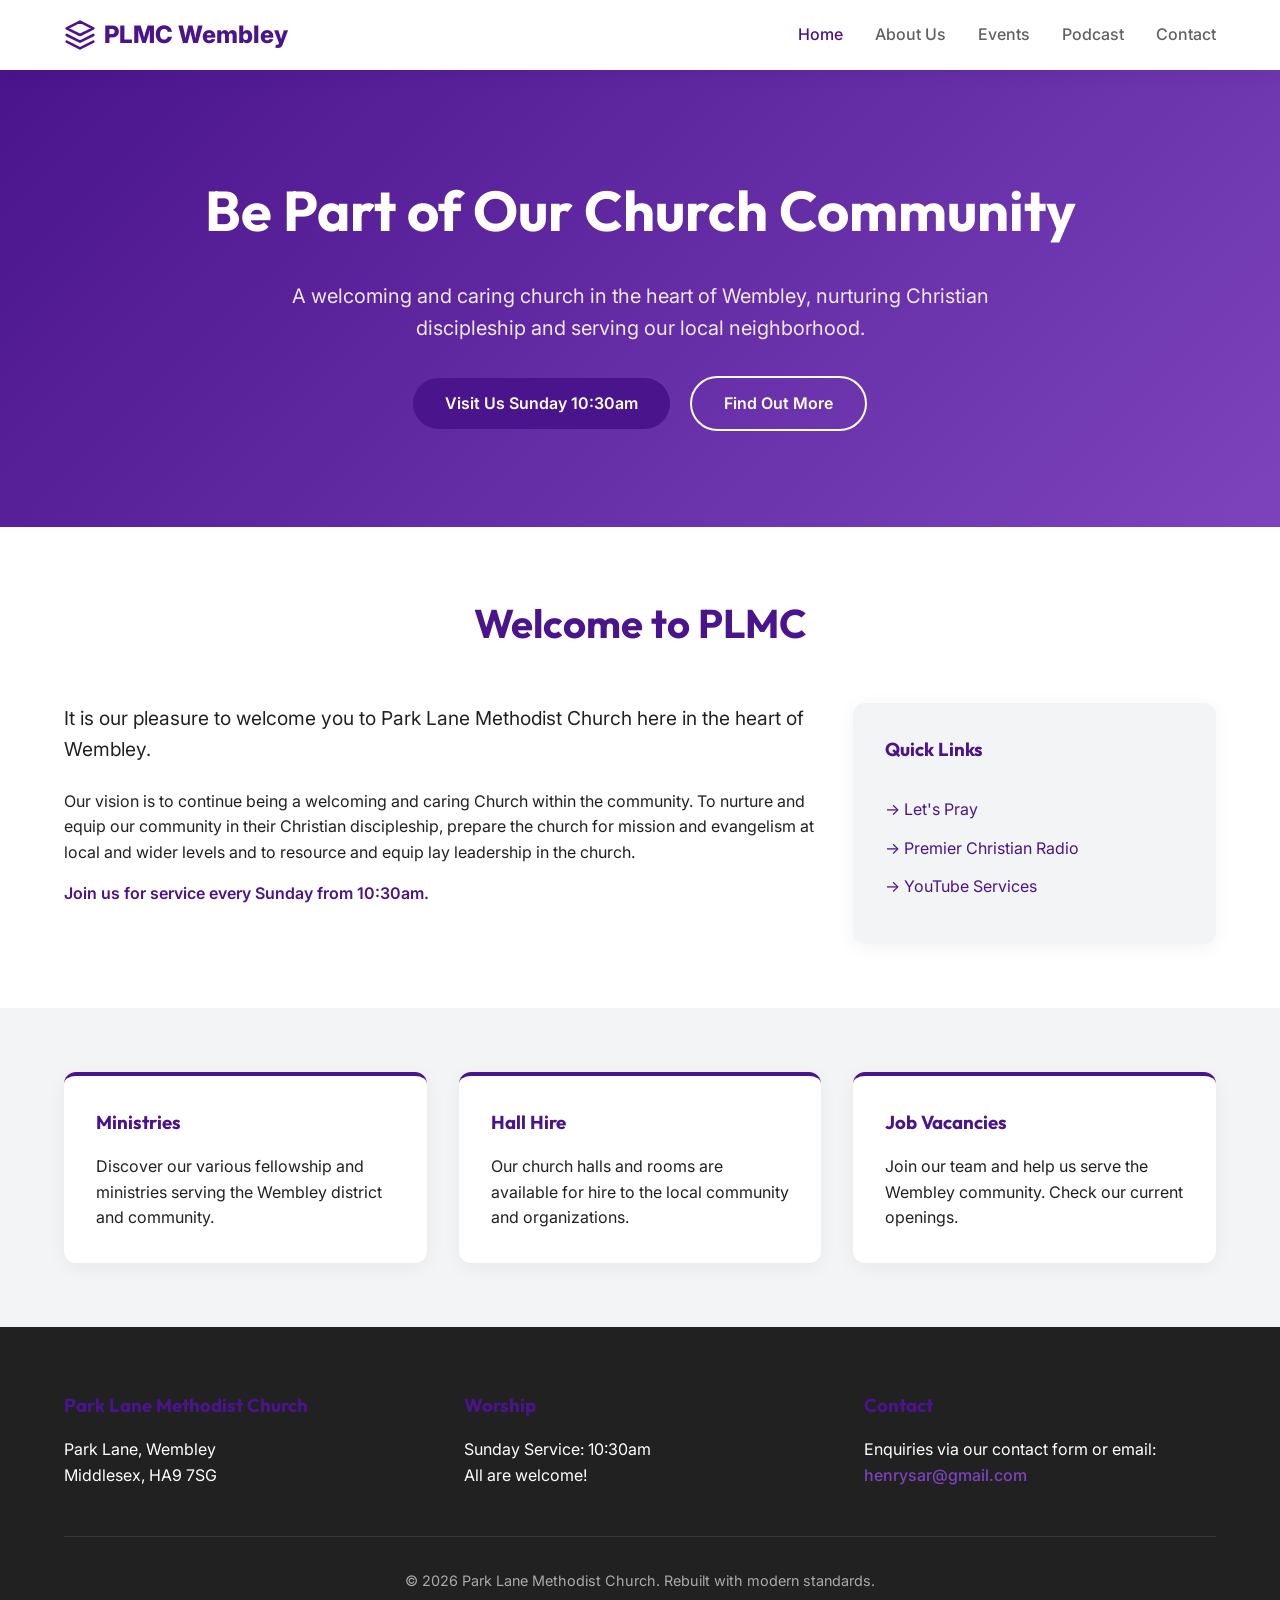
==== public/index.html @ 6e7a9d25 "Initial commit: Premium PLMC Website Rebuild" ====
<!DOCTYPE html>
<html lang="en">
<head>
    <meta charset="UTF-8">
    <meta name="viewport" content="width=device-width, initial-scale=1.0">
    <title>Park Lane Methodist Church | Wembley</title>
    <meta name="description" content="Park Lane Methodist Church is a welcoming community in the heart of Wembley, dedicated to worship, fellowship, and service.">
    
    <!-- Google Fonts -->
    <link rel="preconnect" href="https://fonts.googleapis.com">
    <link rel="preconnect" href="https://fonts.gstatic.com" crossorigin>
    <link href="https://fonts.googleapis.com/css2?family=Inter:wght@400;500;600&family=Outfit:wght@700;800&display=swap" rel="stylesheet">
    
    <!-- Custom CSS -->
    <link rel="stylesheet" href="css/style.css">
</head>
<body>

    <!-- Header & Navigation -->
    <header>
        <div class="container nav-container">
            <div class="logo">
                <svg width="32" height="32" viewBox="0 0 24 24" fill="none" stroke="currentColor" stroke-width="2" stroke-linecap="round" stroke-linejoin="round"><path d="M12 2L2 7l10 5 10-5-10-5zM2 17l10 5 10-5M2 12l10 5 10-5"></path></svg>
                PLMC Wembley
            </div>
            <nav>
                <ul class="nav-links">
                    <li><a href="index.html" class="active">Home</a></li>
                    <li><a href="about.html">About Us</a></li>
                    <li><a href="events.html">Events</a></li>
                    <li><a href="podcast.html">Podcast</a></li>
                    <li><a href="contact.html">Contact</a></li>
                </ul>
            </nav>
        </div>
    </header>

    <!-- Hero Section -->
    <main>
        <section class="hero">
            <div class="container">
                <h1>Be Part of Our Church Community</h1>
                <p>A welcoming and caring church in the heart of Wembley, nurturing Christian discipleship and serving our local neighborhood.</p>
                <div class="hero-btns">
                    <a href="contact.html" class="btn">Visit Us Sunday 10:30am</a>
                    <a href="about.html" class="btn" style="background:transparent; border: 2px solid white; margin-left: 1rem;">Find Out More</a>
                </div>
            </div>
        </section>

        <!-- Welcome Section -->
        <section id="welcome">
            <div class="container">
                <div class="section-title">
                    <h2>Welcome to PLMC</h2>
                </div>
                <div class="grid">
                    <div class="welcome-text" style="grid-column: span 2;">
                        <p style="font-size: 1.2rem; margin-bottom: 1.5rem;">It is our pleasure to welcome you to Park Lane Methodist Church here in the heart of Wembley.</p>
                        <p>Our vision is to continue being a welcoming and caring Church within the community. To nurture and equip our community in their Christian discipleship, prepare the church for mission and evangelism at local and wider levels and to resource and equip lay leadership in the church.</p>
                        <p style="margin-top: 1rem; font-weight: 600; color: var(--primary);">Join us for service every Sunday from 10:30am.</p>
                    </div>
                    <div class="card" style="background: var(--bg-light); border: none;">
                        <h3>Quick Links</h3>
                        <ul style="list-style: none; padding-top: 1rem;">
                            <li style="margin-bottom: 0.8rem;"><a href="#" style="color: var(--primary);">→ Let's Pray</a></li>
                            <li style="margin-bottom: 0.8rem;"><a href="#" style="color: var(--primary);">→ Premier Christian Radio</a></li>
                            <li style="margin-bottom: 0.8rem;"><a href="#" style="color: var(--primary);">→ YouTube Services</a></li>
                        </ul>
                    </div>
                </div>
            </div>
        </section>

        <!-- Feature Grid -->
        <section style="background: var(--bg-light);">
            <div class="container">
                <div class="grid">
                    <div class="card">
                        <h3>Ministries</h3>
                        <p>Discover our various fellowship and ministries serving the Wembley district and community.</p>
                    </div>
                    <div class="card">
                        <h3>Hall Hire</h3>
                        <p>Our church halls and rooms are available for hire to the local community and organizations.</p>
                    </div>
                    <div class="card">
                        <h3>Job Vacancies</h3>
                        <p>Join our team and help us serve the Wembley community. Check our current openings.</p>
                    </div>
                </div>
            </div>
        </section>
    </main>

    <!-- Footer -->
    <footer>
        <div class="container">
            <div class="footer-grid">
                <div>
                    <h3>Park Lane Methodist Church</h3>
                    <p>Park Lane, Wembley<br>Middlesex, HA9 7SG</p>
                </div>
                <div>
                    <h3>Worship</h3>
                    <p>Sunday Service: 10:30am</p>
                    <p>All are welcome!</p>
                </div>
                <div>
                    <h3>Contact</h3>
                    <p>Enquiries via our contact form or email:</p>
                    <p><a href="mailto:henrysar@gmail.com" style="color: var(--primary-light); font-weight: 500;">henrysar@gmail.com</a></p>
                </div>
            </div>
            <div class="footer-bottom">
                <p>&copy; 2026 Park Lane Methodist Church. Rebuilt with modern standards.</p>
            </div>
        </div>
    </footer>

    <!-- Custom JS -->
    <script src="js/main.js"></script>
</body>
</html>
---- public/css/style.css ----
/* 
   Park Lane Methodist Church - Modern Design System 
   Focus: Premium, Clean, Respectful, and Responsive
*/

:root {
    /* Color Palette */
    --primary: #4a148c;       /* Deep Violet */
    --primary-light: #7c43bd;
    --secondary: #880e4f;     /* Original Maroon/Purple */
    --accent: #ffd54f;        /* Gold for highlights */
    --text-dark: #212121;
    --text-muted: #616161;
    --bg-light: #f3f4f6;
    --white: #ffffff;
    
    /* Spacing & Borders */
    --container-width: 1200px;
    --section-padding: 4rem 2rem;
    --border-radius: 12px;
    --shadow-soft: 0 4px 20px rgba(0, 0, 0, 0.05);
    --shadow-medium: 0 8px 30px rgba(0, 0, 0, 0.1);
    
    /* Animations */
    --transition-smooth: all 0.4s cubic-bezier(0.165, 0.84, 0.44, 1);
    
    /* Typography */
    --font-body: 'Inter', system-ui, -apple-system, sans-serif;
    --font-heading: 'Outfit', sans-serif;
}

/* Reset & Base Styles */
* {
    margin: 0;
    padding: 0;
    box-sizing: border-box;
}

body {
    font-family: var(--font-body);
    color: var(--text-dark);
    background-color: var(--white);
    line-height: 1.6;
    overflow-x: hidden;
}

h1, h2, h3, h4 {
    font-family: var(--font-heading);
    font-weight: 700;
    color: var(--primary);
    margin-bottom: 1rem;
}

a {
    text-decoration: none;
    color: inherit;
    transition: all 0.3s ease;
}

/* Layout Components */
.container {
    max-width: var(--container-width);
    margin: 0 auto;
    padding: 0 1.5rem;
}

/* Header & Nav */
header {
    background: var(--white);
    padding: 1rem 0;
    position: sticky;
    top: 0;
    z-index: 1000;
    box-shadow: var(--shadow-soft);
}

.nav-container {
    display: flex;
    justify-content: space-between;
    align-items: center;
}

.logo {
    font-size: 1.5rem;
    font-weight: 800;
    color: var(--primary);
    display: flex;
    align-items: center;
    gap: 0.5rem;
}

.nav-links {
    display: flex;
    gap: 2rem;
    list-style: none;
}

.nav-links a {
    font-weight: 500;
    color: var(--text-muted);
}

.nav-links a:hover, .nav-links a.active {
    color: var(--primary);
}

/* Hero Section */
.hero {
    background: linear-gradient(135deg, var(--primary) 0%, var(--primary-light) 100%);
    color: var(--white);
    padding: 6rem 0;
    text-align: center;
    position: relative;
    overflow: hidden;
}

.hero h1 {
    color: var(--white);
    font-size: 3.5rem;
    margin-bottom: 1.5rem;
}

.hero p {
    font-size: 1.25rem;
    max-width: 800px;
    margin: 0 auto 2rem;
    opacity: 0.9;
}

/* Section Styling */
section {
    padding: var(--section-padding);
}

.section-title {
    text-align: center;
    margin-bottom: 3rem;
}

.section-title h2 {
    font-size: 2.5rem;
}

/* Cards & Content Blocks */
.grid {
    display: grid;
    grid-template-columns: repeat(auto-fit, minmax(300px, 1fr));
    gap: 2rem;
}

.card {
    background: var(--white);
    padding: 2rem;
    border-radius: var(--border-radius);
    box-shadow: var(--shadow-soft);
    border-top: 4px solid var(--primary);
    transition: var(--transition-smooth);
    animation: fadeIn 0.8s ease-out forwards;
}

.card:hover {
    transform: translateY(-8px);
    box-shadow: var(--shadow-medium);
}

@keyframes fadeIn {
    from { opacity: 0; transform: translateY(20px); }
    to { opacity: 1; transform: translateY(0); }
}

/* Footer */
footer {
    background: var(--text-dark);
    color: var(--white);
    padding: 4rem 0 2rem;
}

.footer-grid {
    display: grid;
    grid-template-columns: repeat(auto-fit, minmax(200px, 1fr));
    gap: 3rem;
    margin-bottom: 3rem;
}

.footer-bottom {
    border-top: 1px solid rgba(255, 255, 255, 0.1);
    padding-top: 2rem;
    text-align: center;
    font-size: 0.9rem;
    color: #aaa;
}

/* Buttons */
.btn {
    display: inline-block;
    padding: 0.8rem 2rem;
    border-radius: 50px;
    font-weight: 600;
    cursor: pointer;
    border: none;
    background: var(--primary);
    color: var(--white);
}

.btn:hover {
    background: var(--primary-light);
    transform: scale(1.05);
}

/* Mobile Responsive */
@media (max-width: 768px) {
    .nav-links {
        display: none; /* Add hamburger menu later */
    }
    
    .hero h1 {
        font-size: 2.5rem;
    }
}
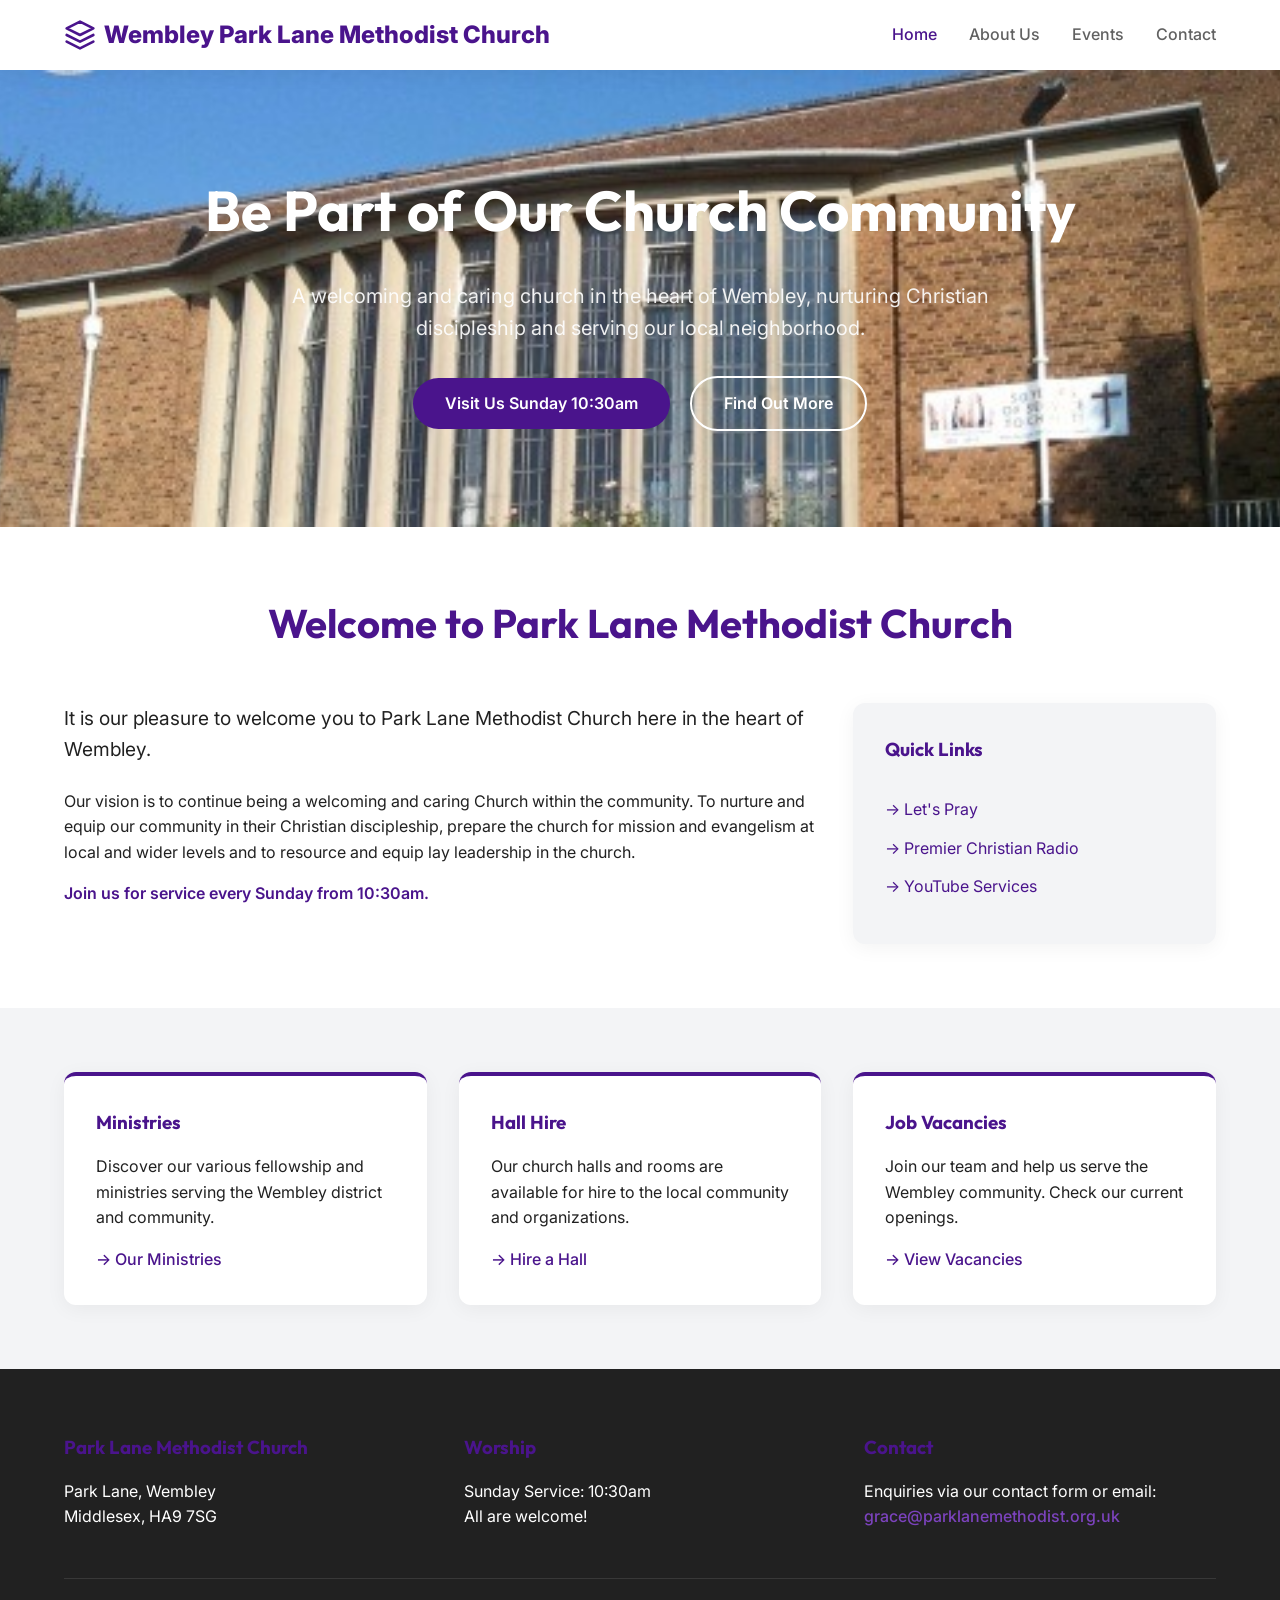
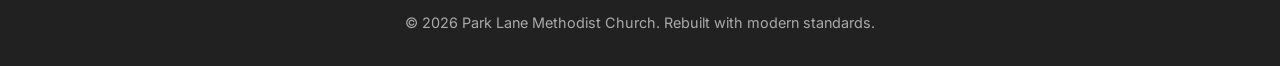
==== commit 9fc2e3c2: "Migrate to Worker with Assets: Separate public/ and functions/, add wrangler.jsonc and src/index.js" ====
--- a/public/index.html
+++ b/public/index.html
@@ -21,14 +21,14 @@
         <div class="container nav-container">
             <div class="logo">
                 <svg width="32" height="32" viewBox="0 0 24 24" fill="none" stroke="currentColor" stroke-width="2" stroke-linecap="round" stroke-linejoin="round"><path d="M12 2L2 7l10 5 10-5-10-5zM2 17l10 5 10-5M2 12l10 5 10-5"></path></svg>
-                PLMC Wembley
+                Wembley Park Lane Methodist Church
             </div>
             <nav>
                 <ul class="nav-links">
                     <li><a href="index.html" class="active">Home</a></li>
                     <li><a href="about.html">About Us</a></li>
                     <li><a href="events.html">Events</a></li>
-                    <li><a href="podcast.html">Podcast</a></li>
+
                     <li><a href="contact.html">Contact</a></li>
                 </ul>
             </nav>
@@ -52,7 +52,7 @@
         <section id="welcome">
             <div class="container">
                 <div class="section-title">
-                    <h2>Welcome to PLMC</h2>
+                    <h2>Welcome to Park Lane Methodist Church</h2>
                 </div>
                 <div class="grid">
                     <div class="welcome-text" style="grid-column: span 2;">
@@ -63,9 +63,9 @@
                     <div class="card" style="background: var(--bg-light); border: none;">
                         <h3>Quick Links</h3>
                         <ul style="list-style: none; padding-top: 1rem;">
-                            <li style="margin-bottom: 0.8rem;"><a href="#" style="color: var(--primary);">→ Let's Pray</a></li>
-                            <li style="margin-bottom: 0.8rem;"><a href="#" style="color: var(--primary);">→ Premier Christian Radio</a></li>
-                            <li style="margin-bottom: 0.8rem;"><a href="#" style="color: var(--primary);">→ YouTube Services</a></li>
+                            <li style="margin-bottom: 0.8rem;"><a href="http://www.methodist.org.uk/prayer-and-worship/prayer-of-the-day" style="color: var(--primary);">→ Let's Pray</a></li>
+                            <li style="margin-bottom: 0.8rem;"><a href="https://www.premier.plus/stations/premier-christian-radio" style="color: var(--primary);">→ Premier Christian Radio</a></li>
+                            <li style="margin-bottom: 0.8rem;"><a href="https://www.youtube.com/channel/UCazZbO3GTxpth1OxfzTgOwA" style="color: var(--primary);">→ YouTube Services</a></li>
                         </ul>
                     </div>
                 </div>
@@ -79,14 +79,17 @@
                     <div class="card">
                         <h3>Ministries</h3>
                         <p>Discover our various fellowship and ministries serving the Wembley district and community.</p>
+                        <a href="about.html" style="color: var(--primary); display: inline-block; margin-top: 1rem; font-weight: 500;">→ Our Ministries</a>
                     </div>
                     <div class="card">
                         <h3>Hall Hire</h3>
                         <p>Our church halls and rooms are available for hire to the local community and organizations.</p>
+                        <a href="contact.html" style="color: var(--primary); display: inline-block; margin-top: 1rem; font-weight: 500;">→ Hire a Hall</a>
                     </div>
                     <div class="card">
                         <h3>Job Vacancies</h3>
                         <p>Join our team and help us serve the Wembley community. Check our current openings.</p>
+                        <a href="contact.html" style="color: var(--primary); display: inline-block; margin-top: 1rem; font-weight: 500;">→ View Vacancies</a>
                     </div>
                 </div>
             </div>
@@ -109,7 +112,7 @@
                 <div>
                     <h3>Contact</h3>
                     <p>Enquiries via our contact form or email:</p>
-                    <p><a href="mailto:henrysar@gmail.com" style="color: var(--primary-light); font-weight: 500;">henrysar@gmail.com</a></p>
+                    <p><a href="mailto:grace@parklanemethodist.org.uk" style="color: var(--primary-light); font-weight: 500;">grace@parklanemethodist.org.uk</a></p>
                 </div>
             </div>
             <div class="footer-bottom">
--- a/public/css/style.css
+++ b/public/css/style.css
@@ -106,7 +106,9 @@
 
 /* Hero Section */
 .hero {
-    background: linear-gradient(135deg, var(--primary) 0%, var(--primary-light) 100%);
+    background: url('../images/hero-bg.jpg');
+    background-size: cover;
+    background-position: center;
     color: var(--white);
     padding: 6rem 0;
     text-align: center;
